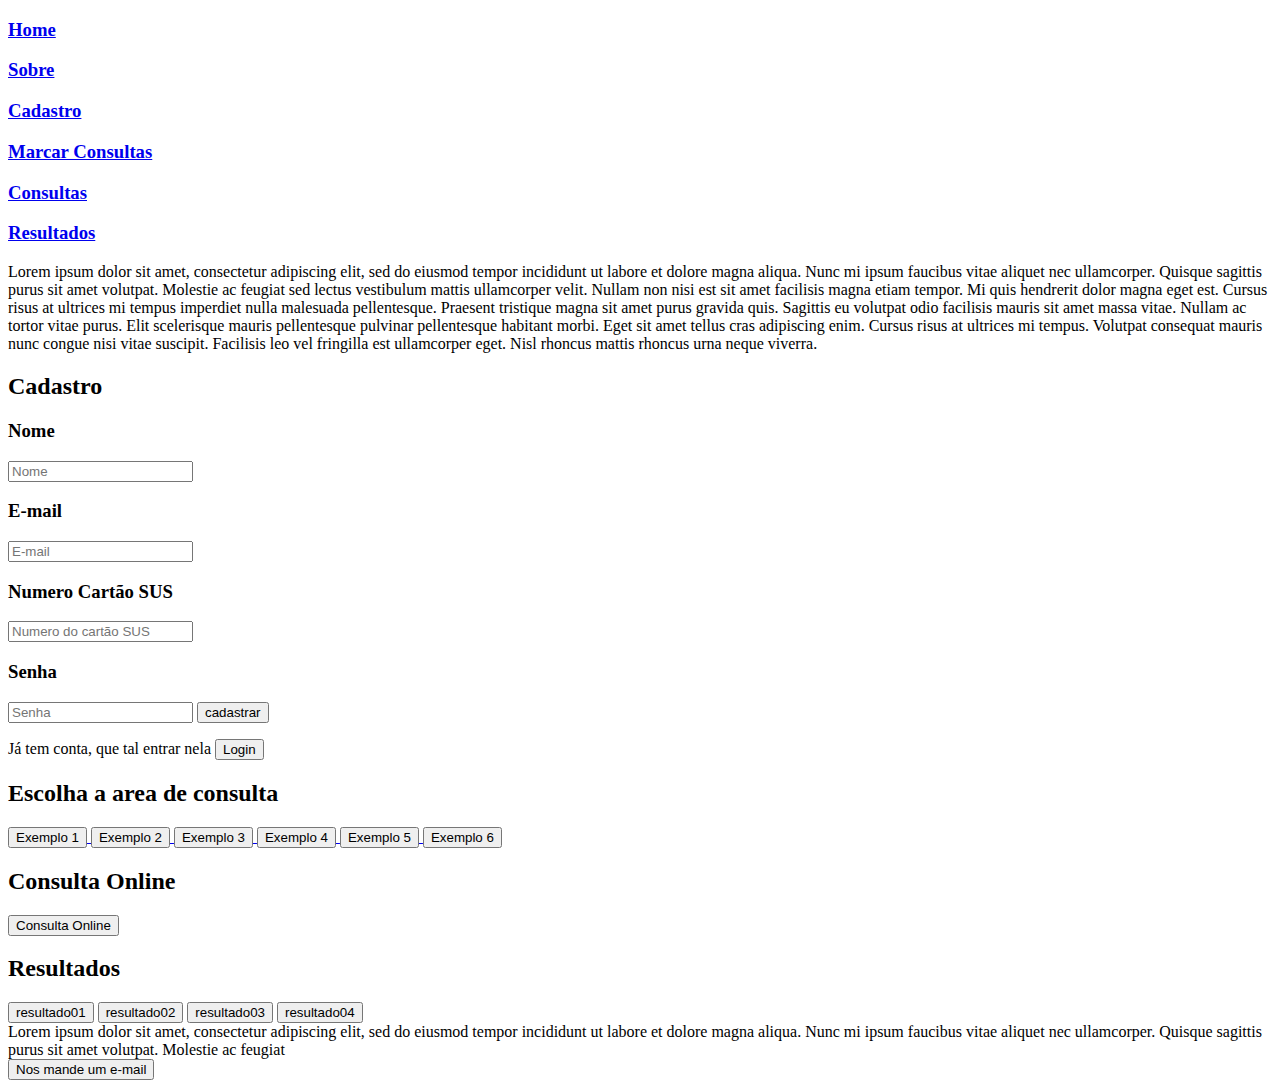
==== html/index.html @ 0ece4aef "0.1.1" ====
<!DOCTYPE html>
<html lang="pt-br">
<head>
    <meta charset="UTF-8"/>
    <meta name="viewport" content="width=device-width, initial-scale=1.0"/>
    <meta http-equiv="X-UA-Compatible" content="ie=edge"/>
    <link rel="stylesheet" type="text/css" src = "/css/style.css"/>
    <title>MEU SUS</title>
</head>
<body>
    <div class = "container-head">
        <div class="container-head_itens">
            <a href = "#"><h3>Home</h3></a>
            <a href = "#"><h3>Sobre</h3></a>
            <a href = "#"><h3>Cadastro</h3></a>
            <a href = "#"><h3>Marcar Consultas</h3></a>
            <a href = "#"><h3>Consultas</h3></a>
            <a href = "#"><h3>Resultados</h3></a>
        </div>
    </div>
    <div class = "content-main-about">
        <div class="content-main-abou_item">
            Lorem ipsum dolor sit amet, consectetur adipiscing elit, sed do eiusmod tempor incididunt ut labore et dolore magna aliqua. Nunc mi ipsum faucibus vitae aliquet nec ullamcorper. Quisque sagittis purus sit amet volutpat. Molestie ac feugiat sed lectus vestibulum mattis ullamcorper velit. Nullam non nisi est sit amet facilisis magna etiam tempor. Mi quis hendrerit dolor magna eget est. Cursus risus at ultrices mi tempus imperdiet nulla malesuada pellentesque. Praesent tristique magna sit amet purus gravida quis. Sagittis eu volutpat odio facilisis mauris sit amet massa vitae. Nullam ac tortor vitae purus. Elit scelerisque mauris pellentesque pulvinar pellentesque habitant morbi. Eget sit amet tellus cras adipiscing enim. Cursus risus at ultrices mi tempus. Volutpat consequat mauris nunc congue nisi vitae suscipit. Facilisis leo vel fringilla est ullamcorper eget. Nisl rhoncus mattis rhoncus urna neque viverra.

        </div>
    </div>
    
    <div class = "content-main-register">
        <div class="content-main-register_inputs">
            <h2>Cadastro</h2>
            <form class="register">
                <h3>Nome</h3>
                <input type = "text" class = "inputs" id = "cadastro-nome" placeholder = "Nome"/>
                <h3>E-mail</h3>
                <input type = "e-mail" class = "inputs" id = "cadastro-email" placeholder = "E-mail"/>
                <h3>Numero Cartão SUS</h3>
                <input type = "password" class = "inputs" id = "cadastro-Numero-sus" placeholder = "Numero do cartão SUS"/>
                <h3>Senha</h3>
                <input type = "password" class = "inputs" id = "cadastro-senha" placeholder = "Senha"/>
                <button class="btn-register">
                    cadastrar
                </button> 
            </form>
            <p>Já tem conta, que tal entrar nela 
                <button>
                    Login
                </button>
            </p>
        </div>
    </div>

    <div class = "content-main-consultas">
        <div class = "content-main-consultas-Areas_buttons">
            <h2>Escolha a area de consulta</h2>
            <a href = "/html/pages/exemplo1.html">
                <button>Exemplo 1</button>
            </a>
            <a href = "/html/pages/exemplo2.html">
                <button>Exemplo 2</button>
            </a>
            <a href = "/html/pages/exemplo3.html">
                <button>Exemplo 3</button>
            </a>
            <a href = "/html/pages/exemplo4.html">
                <button>Exemplo 4</button>
            </a>
            <a href = "/html/pages/exemplo5.html">
                <button>Exemplo 5</button>
            </a>
            <a href = "/html/pages/exemplo6.html">
                <button>Exemplo 6</button>
            </a>
        </div>
    </div>
    <div class="content-main-consulta-realizacao">
        <div class="content-main-consulta-realizacao_link">
            <h2>Consulta Online</h2>
            <button class="btn-consultaOnline">
                Consulta Online
            </button>
        </div>
    </div>

    <div class="content-main-resultados">
        <div class="content-main-resultados_resultado">

            <h2>Resultados</h2>

            <button class="resultado01">
                resultado01
            </button>
            <button class="resultado02">
                resultado02
            </button>
            <button class="resultado03">
                resultado03
            </button>
            <button class="resultado04">
                resultado04
            </button>
        </div>
    </div>
    <div class="content-footer">
        <div class="content-footer_items">
            <div class="content-footer_items_img">

            </div>
            <div class = "content-footer_items_text">
                Lorem ipsum dolor sit amet, consectetur adipiscing elit, sed do eiusmod tempor incididunt ut labore et dolore magna aliqua. Nunc mi ipsum faucibus vitae aliquet nec ullamcorper. Quisque sagittis purus sit amet volutpat. Molestie ac feugiat
            </div>
            <div class="content-footer_items_mensagem">
                <button>Nos mande um e-mail</button>
            </div>
        </div>
    </div>

</body>
</html>
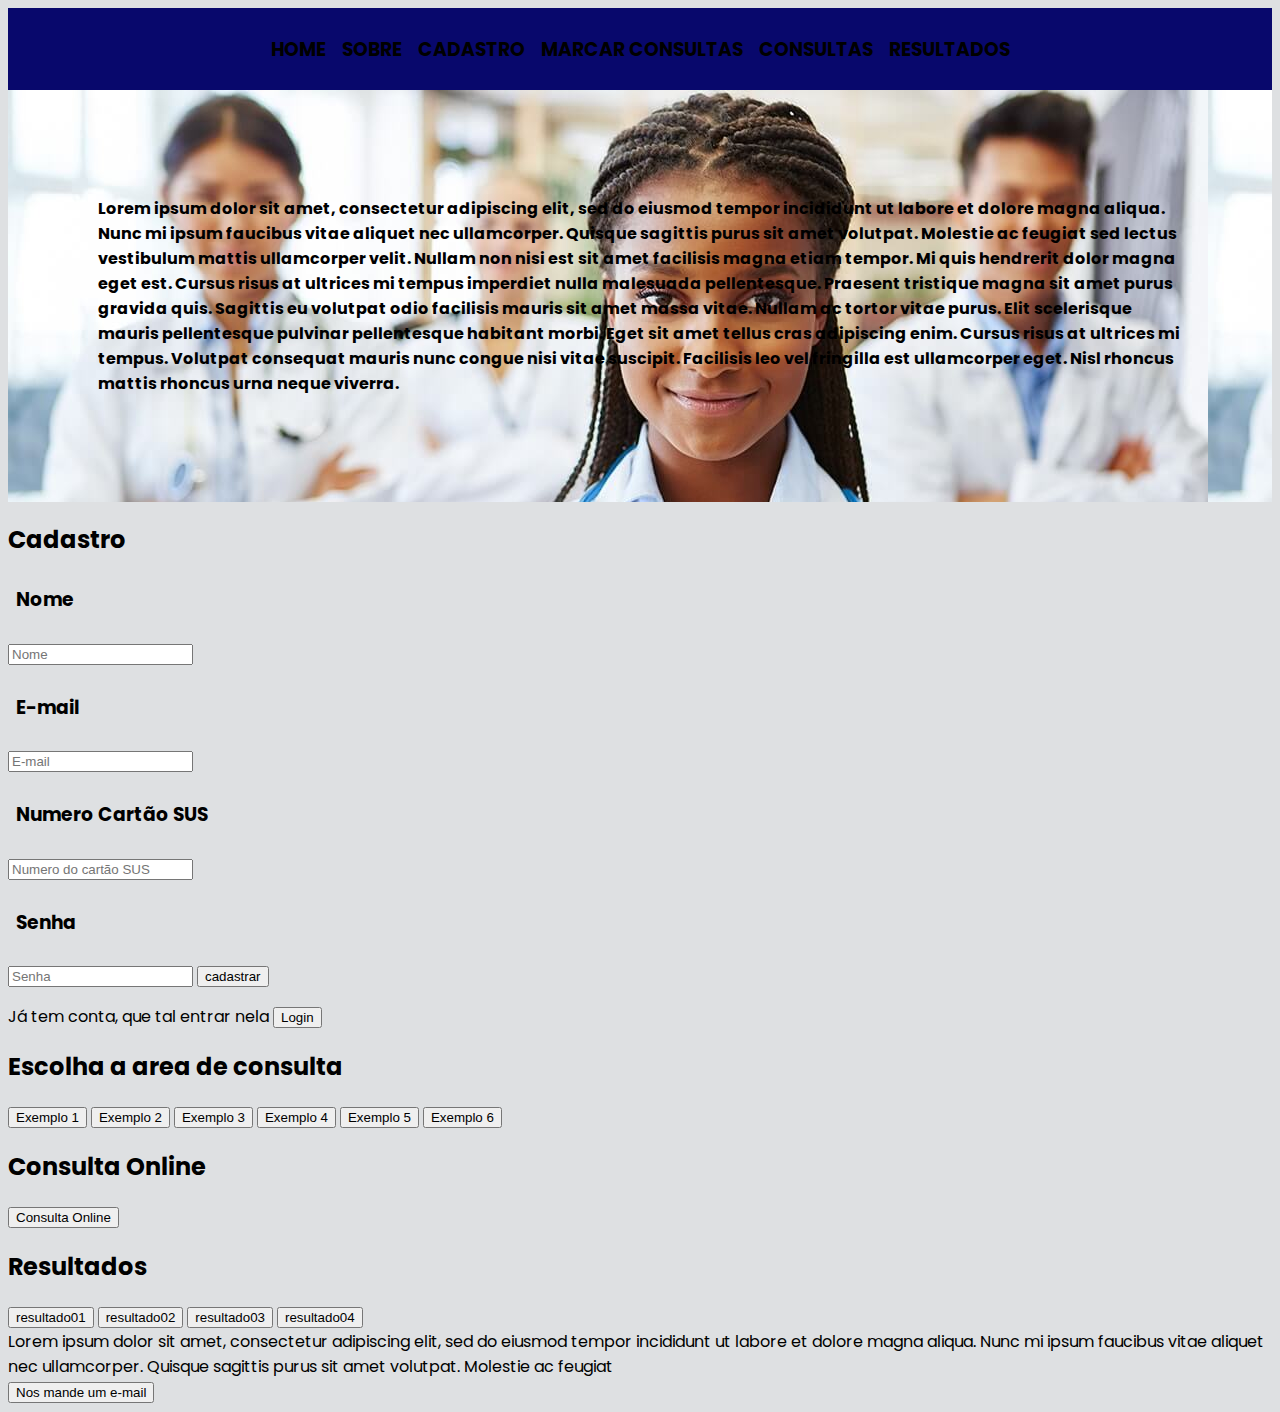
==== commit ac17bc42: "1.2" ====
--- a/html/index.html
+++ b/html/index.html
@@ -4,8 +4,8 @@
     <meta charset="UTF-8"/>
     <meta name="viewport" content="width=device-width, initial-scale=1.0"/>
     <meta http-equiv="X-UA-Compatible" content="ie=edge"/>
-    <link rel="stylesheet" type="text/css" src = "/css/style.css"/>
-    <title>MEU SUS</title>
+    <link rel="stylesheet" type="text/css" href="/css/style.css">
+    <title>MEU SUS</title>    
 </head>
 <body>
     <div class = "container-head">
@@ -20,8 +20,9 @@
     </div>
     <div class = "content-main-about">
         <div class="content-main-abou_item">
+            <p class="content-main-abou_item__text">
             Lorem ipsum dolor sit amet, consectetur adipiscing elit, sed do eiusmod tempor incididunt ut labore et dolore magna aliqua. Nunc mi ipsum faucibus vitae aliquet nec ullamcorper. Quisque sagittis purus sit amet volutpat. Molestie ac feugiat sed lectus vestibulum mattis ullamcorper velit. Nullam non nisi est sit amet facilisis magna etiam tempor. Mi quis hendrerit dolor magna eget est. Cursus risus at ultrices mi tempus imperdiet nulla malesuada pellentesque. Praesent tristique magna sit amet purus gravida quis. Sagittis eu volutpat odio facilisis mauris sit amet massa vitae. Nullam ac tortor vitae purus. Elit scelerisque mauris pellentesque pulvinar pellentesque habitant morbi. Eget sit amet tellus cras adipiscing enim. Cursus risus at ultrices mi tempus. Volutpat consequat mauris nunc congue nisi vitae suscipit. Facilisis leo vel fringilla est ullamcorper eget. Nisl rhoncus mattis rhoncus urna neque viverra.
-
+        </p>
         </div>
     </div>
     
@@ -72,6 +73,7 @@
             </a>
         </div>
     </div>
+
     <div class="content-main-consulta-realizacao">
         <div class="content-main-consulta-realizacao_link">
             <h2>Consulta Online</h2>
@@ -100,6 +102,7 @@
             </button>
         </div>
     </div>
+    
     <div class="content-footer">
         <div class="content-footer_items">
             <div class="content-footer_items_img">
@@ -109,7 +112,9 @@
                 Lorem ipsum dolor sit amet, consectetur adipiscing elit, sed do eiusmod tempor incididunt ut labore et dolore magna aliqua. Nunc mi ipsum faucibus vitae aliquet nec ullamcorper. Quisque sagittis purus sit amet volutpat. Molestie ac feugiat
             </div>
             <div class="content-footer_items_mensagem">
+                <a href="https://mail.google.com/mail/u/1/#inbox?compose=GTvVlcSPFqxBknznCMRWGLjvHKdvFBPgQjWgWBwSnlFxpbvJhdGWcBJPbcrtLJhdsfMxrBXsrqwQV">
                 <button>Nos mande um e-mail</button>
+            </a>
             </div>
         </div>
     </div>
--- a/css/style.css
+++ b/css/style.css
@@ -0,0 +1,8 @@
+@import url('/css/global.css');/*Não mecher*/
+@import url('/css/head.css');  /*Não mecher*/
+@import url('/css/about.css');/*Não mecher*/
+@import url('/css/register.css');
+@import url('/css/login.css');
+@import url('/css/marqConsult.css');
+@import url('/css/resultados.css');
+@import url('/css/footer.css');/*Não mecher*/
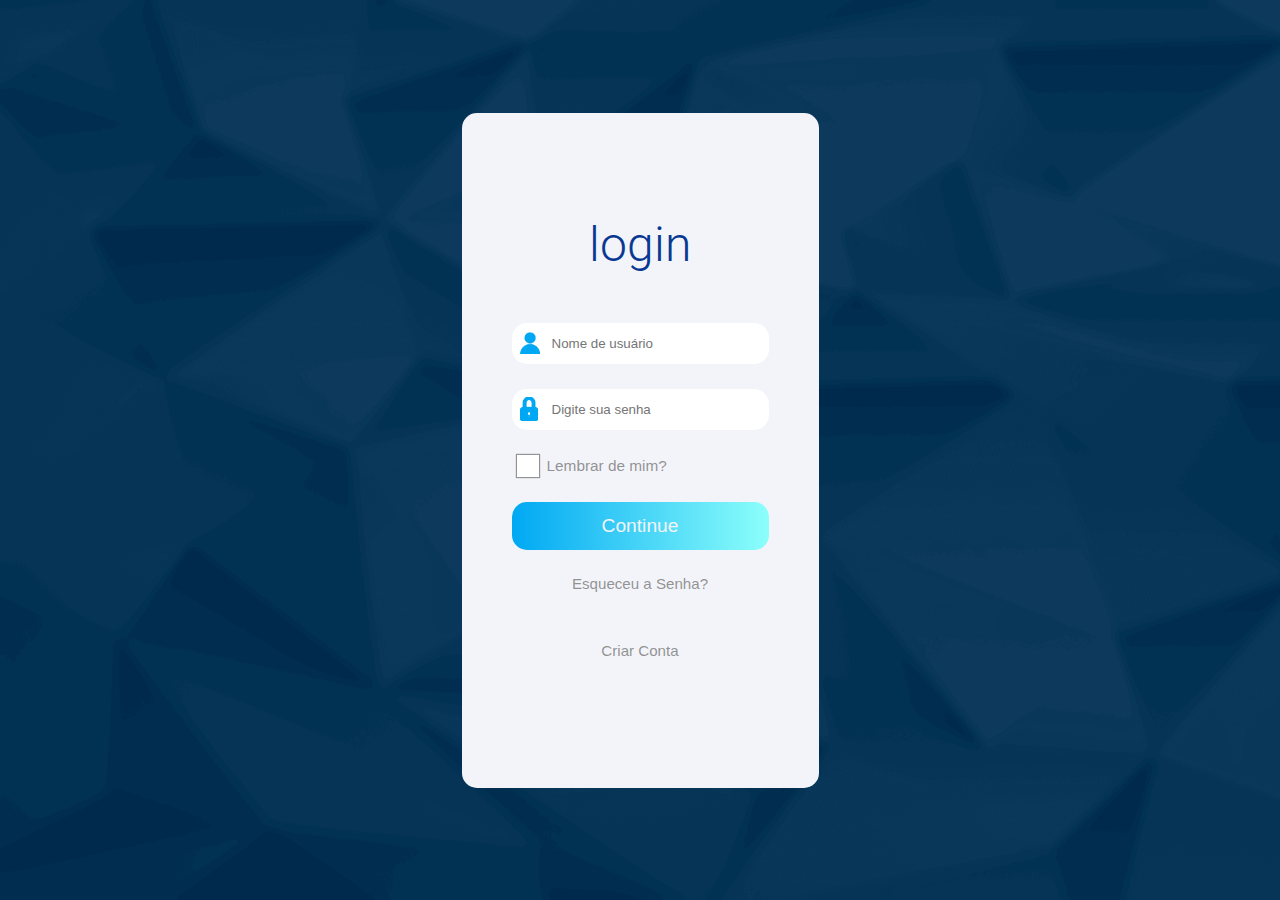
==== commit 4a72b537: "0.2" ====
--- a/html/index.html
+++ b/html/index.html
@@ -1,123 +1,49 @@
 <!DOCTYPE html>
 <html lang="pt-br">
+
 <head>
-    <meta charset="UTF-8"/>
-    <meta name="viewport" content="width=device-width, initial-scale=1.0"/>
-    <meta http-equiv="X-UA-Compatible" content="ie=edge"/>
-    <link rel="stylesheet" type="text/css" href="/css/style.css">
-    <title>MEU SUS</title>    
+    <meta charset="UTF-8">
+    <meta http-equiv="X-UA-Compatible" content="IE=edge">
+    <meta name="viewport" content="width=device-width, initial-scale=1.0">
+    <link rel="stylesheet" href="/css/login.css">
+    <title>Login</title>
 </head>
+
 <body>
-    <div class = "container-head">
-        <div class="container-head_itens">
-            <a href = "#"><h3>Home</h3></a>
-            <a href = "#"><h3>Sobre</h3></a>
-            <a href = "#"><h3>Cadastro</h3></a>
-            <a href = "#"><h3>Marcar Consultas</h3></a>
-            <a href = "#"><h3>Consultas</h3></a>
-            <a href = "#"><h3>Resultados</h3></a>
-        </div>
-    </div>
-    <div class = "content-main-about">
-        <div class="content-main-abou_item">
-            <p class="content-main-abou_item__text">
-            Lorem ipsum dolor sit amet, consectetur adipiscing elit, sed do eiusmod tempor incididunt ut labore et dolore magna aliqua. Nunc mi ipsum faucibus vitae aliquet nec ullamcorper. Quisque sagittis purus sit amet volutpat. Molestie ac feugiat sed lectus vestibulum mattis ullamcorper velit. Nullam non nisi est sit amet facilisis magna etiam tempor. Mi quis hendrerit dolor magna eget est. Cursus risus at ultrices mi tempus imperdiet nulla malesuada pellentesque. Praesent tristique magna sit amet purus gravida quis. Sagittis eu volutpat odio facilisis mauris sit amet massa vitae. Nullam ac tortor vitae purus. Elit scelerisque mauris pellentesque pulvinar pellentesque habitant morbi. Eget sit amet tellus cras adipiscing enim. Cursus risus at ultrices mi tempus. Volutpat consequat mauris nunc congue nisi vitae suscipit. Facilisis leo vel fringilla est ullamcorper eget. Nisl rhoncus mattis rhoncus urna neque viverra.
-        </p>
-        </div>
-    </div>
-    
-    <div class = "content-main-register">
-        <div class="content-main-register_inputs">
-            <h2>Cadastro</h2>
-            <form class="register">
-                <h3>Nome</h3>
-                <input type = "text" class = "inputs" id = "cadastro-nome" placeholder = "Nome"/>
-                <h3>E-mail</h3>
-                <input type = "e-mail" class = "inputs" id = "cadastro-email" placeholder = "E-mail"/>
-                <h3>Numero Cartão SUS</h3>
-                <input type = "password" class = "inputs" id = "cadastro-Numero-sus" placeholder = "Numero do cartão SUS"/>
-                <h3>Senha</h3>
-                <input type = "password" class = "inputs" id = "cadastro-senha" placeholder = "Senha"/>
-                <button class="btn-register">
-                    cadastrar
-                </button> 
+
+    <section class="conteiner">
+
+        <div class="conecte-se">
+            <h1>login</h1>
+
+            <form class="fr">
+                <div class="img">
+                    <input class="ipt-princ" type="text" placeholder="Nome de usuário">
+                    <img class="pessoa" src="/imagens/img-pessoa-removebg-preview.png" alt="pessoa">
+                </div>
+
+                <div class="img">
+                    <input class="ipt-princ" type="password" placeholder="Digite sua senha">
+                    <img class="cadeado" src="/imagens/img-cadeado-removebg-preview.png" alt="cadeado">
+                </div>
+
+                <section class="check__lembrar">
+                    <label for="check">
+                        <input type="checkbox" id="check">
+                        <div class="check-falso"><div></div></div>
+                        <p>Lembrar de mim?</p>
+                    </label>
+                </section>
+
+                <button class="bt" type="submit">Continue</button>
             </form>
-            <p>Já tem conta, que tal entrar nela 
-                <button>
-                    Login
-                </button>
-            </p>
-        </div>
-    </div>
-
-    <div class = "content-main-consultas">
-        <div class = "content-main-consultas-Areas_buttons">
-            <h2>Escolha a area de consulta</h2>
-            <a href = "/html/pages/exemplo1.html">
-                <button>Exemplo 1</button>
-            </a>
-            <a href = "/html/pages/exemplo2.html">
-                <button>Exemplo 2</button>
-            </a>
-            <a href = "/html/pages/exemplo3.html">
-                <button>Exemplo 3</button>
-            </a>
-            <a href = "/html/pages/exemplo4.html">
-                <button>Exemplo 4</button>
-            </a>
-            <a href = "/html/pages/exemplo5.html">
-                <button>Exemplo 5</button>
-            </a>
-            <a href = "/html/pages/exemplo6.html">
-                <button>Exemplo 6</button>
-            </a>
-        </div>
-    </div>
-
-    <div class="content-main-consulta-realizacao">
-        <div class="content-main-consulta-realizacao_link">
-            <h2>Consulta Online</h2>
-            <button class="btn-consultaOnline">
-                Consulta Online
-            </button>
-        </div>
-    </div>
-
-    <div class="content-main-resultados">
-        <div class="content-main-resultados_resultado">
-
-            <h2>Resultados</h2>
-
-            <button class="resultado01">
-                resultado01
-            </button>
-            <button class="resultado02">
-                resultado02
-            </button>
-            <button class="resultado03">
-                resultado03
-            </button>
-            <button class="resultado04">
-                resultado04
-            </button>
-        </div>
-    </div>
-    
-    <div class="content-footer">
-        <div class="content-footer_items">
-            <div class="content-footer_items_img">
-
-            </div>
-            <div class = "content-footer_items_text">
-                Lorem ipsum dolor sit amet, consectetur adipiscing elit, sed do eiusmod tempor incididunt ut labore et dolore magna aliqua. Nunc mi ipsum faucibus vitae aliquet nec ullamcorper. Quisque sagittis purus sit amet volutpat. Molestie ac feugiat
-            </div>
-            <div class="content-footer_items_mensagem">
-                <a href="https://mail.google.com/mail/u/1/#inbox?compose=GTvVlcSPFqxBknznCMRWGLjvHKdvFBPgQjWgWBwSnlFxpbvJhdGWcBJPbcrtLJhdsfMxrBXsrqwQV">
-                <button>Nos mande um e-mail</button>
-            </a>
+            <div class="area-links">
+                <a class="senha links" href="#">Esqueceu a Senha?</a>
+                <a class="criar links" href="#">Criar Conta</a>
             </div>
         </div>
-    </div>
+    </section>
 
 </body>
+
 </html>--- a/css/login.css
+++ b/css/login.css
@@ -0,0 +1,154 @@
+@import url('https://fonts.googleapis.com/css2?family=Roboto:ital,wght@0,100;0,300;0,400;0,500;0,700;0,900;1,100;1,300;1,400;1,500;1,700;1,900&display=swap');
+
+* {
+    padding: 0;
+    margin: 0;
+    border: 0;
+    outline: 0;
+    box-sizing: border-box;
+}
+
+.conteiner{
+    width: 100%;
+    height: 100vh;
+    position: relative;
+    text-align: center;
+    background: url("/imagens/fundo-saude-empresarial.png");
+    background-repeat: no-repeat;
+    background-size: 100% 100vh;
+    display: flex;
+    align-items: center;
+    flex-direction: column;
+    justify-content: center;
+    gap: 20px;
+    color: aliceblue;
+}
+
+.conecte-se{
+    background-color: #f3f4f9;
+    height: 75vh;
+    border-radius: 15px;
+    display: inline-flex;
+    flex-direction: column;
+    justify-content: center;
+}
+
+h1 {
+    color: #083892;
+    font-size: 3em;
+    font-family: 'Roboto', sans-serif;
+    font-weight: 300;
+}
+
+.fr {
+    display: inline-flex;
+    flex-direction: column;
+    gap: 25px;
+    padding: 50px 50px 0;
+}
+
+.img {
+    display: inline-flex;
+    position: relative;
+    align-items: center;
+}
+
+.fr input, .bt{
+    padding: 13px 40px;
+    border-radius: 15px;
+}
+
+.ipt-princ {
+    font-family: sans-serif;
+    color: rgba(0, 0, 0, 0.89);
+}
+
+.bt{
+    font-size: 1.2em;
+    color: #f3f4f9;
+    background-image: linear-gradient(90deg, #00a8f3, #8cfffb); 
+    cursor: pointer;
+}
+
+.pessoa {
+    width: 20px;
+    position: absolute;
+    left: 8px;
+}
+
+.cadeado {
+    width: 18px;
+    position: absolute;
+    left: 8px;
+}
+
+.check__lembrar {
+    display: flex;
+    align-items: center;
+    justify-content: flex-start;
+}
+
+#check {
+    position: absolute;
+    opacity: 0;
+}
+
+#check:checked + .check-falso div {
+    display: flex;
+}
+
+.check-falso {
+    width: 22px;
+    height: 22px;
+    background-color: white;
+    box-shadow: 0 0 1px 1px rgba(0, 0, 0, 0.397);
+    cursor: pointer;
+}
+
+.check-falso div {
+    display: none;
+    width: 17px;
+    height: 9px;
+    background-color: transparent;
+    border-left: 3px solid blue;
+    border-bottom: 3px solid blue;
+    transform: translate(2px, 5px) rotate(-50deg);
+}
+
+label {
+    color: rgba(128, 128, 128, 0.842);
+    font-family: sans-serif;
+    font-size: 0.961em;
+    cursor: pointer;
+    display: inline-flex;
+    align-items: center;
+    justify-content: flex-start;
+    gap: 8px;
+    padding: 0 0 0 5px;
+    user-select: none;
+}
+
+.senha {
+
+}
+
+.criar {
+    
+}
+
+.links {
+    color: rgba(128, 128, 128, 0.842);
+    font-size: 1.05em;
+    text-decoration: none;
+}
+
+.area-links {
+    width: 100%;
+    height: 20%;
+    display: inline-flex;
+    align-items: center;
+    flex-direction: column;
+    justify-content: space-around;
+    font-family: sans-serif;
+    font-size: 0.9em;
+}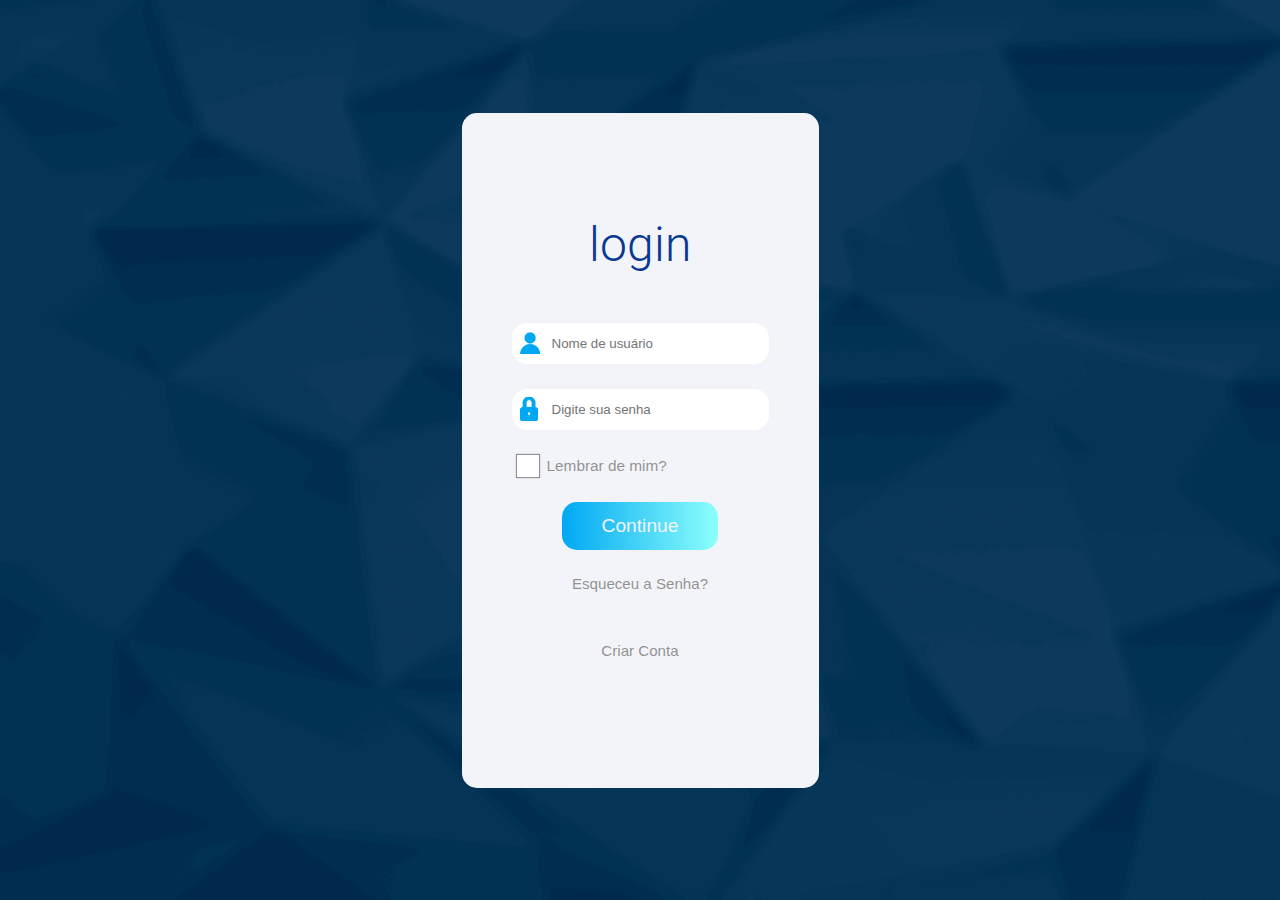
==== commit 72a84c06: "atualização simples de link" ====
--- a/html/index.html
+++ b/html/index.html
@@ -34,8 +34,8 @@
                         <p>Lembrar de mim?</p>
                     </label>
                 </section>
-
-                <button class="bt" type="submit">Continue</button>
+                <a href = "landingPage.html">
+                <button class="bt" type="submit">Continue</button></a>
             </form>
             <div class="area-links">
                 <a class="senha links" href="#">Esqueceu a Senha?</a>
